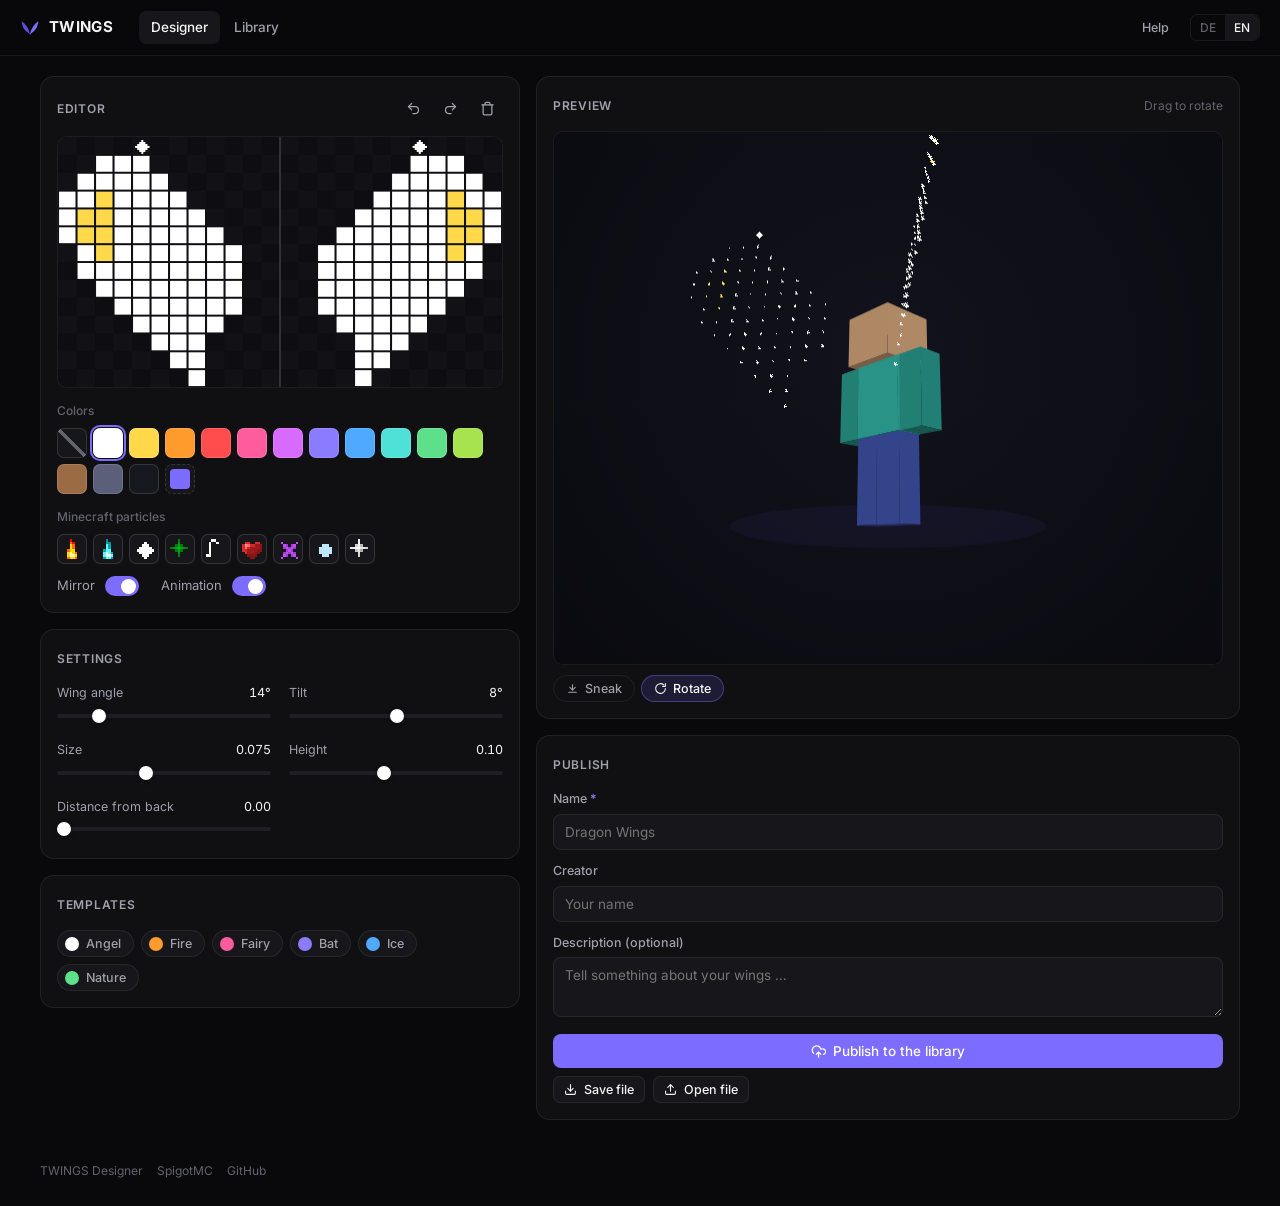
==== designer/index.html @ cc7a97f6 "Add the browser Wing Designer and community library designer/index.html — pixel editor with a live 3" ====
<!DOCTYPE html>
<html lang="de">
<head>
<meta charset="UTF-8">
<meta name="viewport" content="width=device-width, initial-scale=1.0">
<title>TWINGS Designer</title>
<meta name="description" content="Design custom Minecraft particle wings in your browser — with a live 3D preview.">
<link rel="preconnect" href="https://fonts.googleapis.com">
<link rel="preconnect" href="https://fonts.gstatic.com" crossorigin>
<link href="https://fonts.googleapis.com/css2?family=Inter:wght@400;500;600;700&display=swap" rel="stylesheet">
<link rel="stylesheet" href="assets/style.css">
</head>
<body>

<nav class="nav">
  <a class="brand" href="index.html">
    <svg width="20" height="20" viewBox="0 0 24 24" fill="none">
      <path d="M12 20C12 20 13 10 22 4C22 4 21.5 12.5 16 16.5C13.5 18.3 12 20 12 20Z" fill="#7c6cff"/>
      <path d="M12 20C12 20 11 10 2 4C2 4 2.5 12.5 8 16.5C10.5 18.3 12 20 12 20Z" fill="#5b4dd4"/>
    </svg>
    TWINGS
  </a>
  <div class="nav-tabs">
    <a class="nav-tab active" href="index.html" data-i18n="navDesigner">Designer</a>
    <a class="nav-tab" href="library.html" data-i18n="navLibrary">Bibliothek</a>
  </div>
  <div class="nav-right">
    <button class="btn btn-ghost btn-sm" id="helpBtn" data-i18n="help">Hilfe</button>
    <div class="lang-switch">
      <button class="lang-opt" data-lang="de">DE</button>
      <button class="lang-opt" data-lang="en">EN</button>
    </div>
  </div>
</nav>

<main class="page workspace">
  <!-- ============ left: editor ============ -->
  <div class="col">
    <section class="panel">
      <div class="panel-head">
        <h2 class="panel-title" data-i18n="editor">Editor</h2>
        <div class="panel-tools">
          <button class="btn btn-ghost btn-icon" id="undoBtn" title="Rückgängig (Cmd+Z)">
            <svg viewBox="0 0 24 24" fill="none" stroke="currentColor" stroke-width="2" stroke-linecap="round" stroke-linejoin="round"><path d="M9 14 4 9l5-5"/><path d="M4 9h10.5a5.5 5.5 0 0 1 0 11H11"/></svg>
          </button>
          <button class="btn btn-ghost btn-icon" id="redoBtn" title="Wiederholen">
            <svg viewBox="0 0 24 24" fill="none" stroke="currentColor" stroke-width="2" stroke-linecap="round" stroke-linejoin="round"><path d="m15 14 5-5-5-5"/><path d="M20 9H9.5a5.5 5.5 0 0 0 0 11H13"/></svg>
          </button>
          <button class="btn btn-ghost btn-icon" id="clearBtn" title="Alles löschen">
            <svg viewBox="0 0 24 24" fill="none" stroke="currentColor" stroke-width="2" stroke-linecap="round" stroke-linejoin="round"><path d="M3 6h18"/><path d="M19 6v14a2 2 0 0 1-2 2H7a2 2 0 0 1-2-2V6"/><path d="M8 6V4a2 2 0 0 1 2-2h4a2 2 0 0 1 2 2v2"/></svg>
          </button>
        </div>
      </div>

      <canvas id="grid"></canvas>

      <div class="section-label" data-i18n="colors">Farben</div>
      <div class="palette" id="colorPalette"></div>

      <div class="section-label" data-i18n="particles">Minecraft-Partikel</div>
      <div class="palette" id="specialPalette"></div>

      <div class="switch-group">
        <div class="switch-row">
          <span class="label" data-i18n="mirror">Spiegeln</span>
          <button class="switch" id="mirrorSwitch" role="switch" aria-checked="true"></button>
        </div>
        <div class="switch-row">
          <span class="label" data-i18n="anim">Animation</span>
          <button class="switch" id="animSwitch" role="switch" aria-checked="true"></button>
        </div>
      </div>
    </section>

    <section class="panel">
      <div class="panel-head"><h2 class="panel-title" data-i18n="settings">Einstellungen</h2></div>
      <div class="sliders">
        <div class="slider"><label><span data-i18n="sAngle">Flügel-Winkel</span><output id="degVal"></output></label>
          <input type="range" id="deg" min="0" max="80" step="1"></div>
        <div class="slider"><label><span data-i18n="sTilt">Neigung</span><output id="tiltVal"></output></label>
          <input type="range" id="tilt" min="-45" max="60" step="1"></div>
        <div class="slider"><label><span data-i18n="sSpacing">Größe</span><output id="spacingVal"></output></label>
          <input type="range" id="spacing" min="0.03" max="0.14" step="0.005"></div>
        <div class="slider"><label><span data-i18n="sUp">Höhe</span><output id="moveupVal"></output></label>
          <input type="range" id="moveup" min="-1" max="1.5" step="0.05"></div>
        <div class="slider"><label><span data-i18n="sBack">Abstand zum Rücken</span><output id="movebackVal"></output></label>
          <input type="range" id="moveback" min="0" max="1.5" step="0.05"></div>
      </div>
    </section>

    <section class="panel">
      <div class="panel-head"><h2 class="panel-title" data-i18n="templates">Vorlagen</h2></div>
      <div class="chips" id="templates"></div>
    </section>
  </div>

  <!-- ============ right: preview + publish ============ -->
  <div class="col">
    <section class="panel">
      <div class="panel-head">
        <h2 class="panel-title" data-i18n="preview">Vorschau</h2>
        <span style="font-size:12px;color:var(--text-3)" data-i18n="dragHint">Ziehen zum Drehen</span>
      </div>
      <canvas id="preview"></canvas>
      <div class="preview-controls">
        <button class="pill-toggle" id="sneakBtn">
          <svg viewBox="0 0 24 24" fill="none" stroke="currentColor" stroke-width="2" stroke-linecap="round" stroke-linejoin="round"><path d="M12 5v9"/><path d="m7 10 5 5 5-5"/><path d="M5 19h14"/></svg>
          <span data-i18n="sneak">Schleichen</span>
        </button>
        <button class="pill-toggle on" id="spinBtn">
          <svg viewBox="0 0 24 24" fill="none" stroke="currentColor" stroke-width="2" stroke-linecap="round" stroke-linejoin="round"><path d="M21 12a9 9 0 1 1-3-6.7"/><path d="M21 3v5h-5"/></svg>
          <span data-i18n="spin">Drehen</span>
        </button>
      </div>
    </section>

    <section class="panel">
      <div class="panel-head"><h2 class="panel-title" data-i18n="publish">Veröffentlichen</h2></div>
      <div class="field"><span><span data-i18n="nameLabel">Name</span> <span class="req">*</span></span>
        <input type="text" id="wingName" maxlength="40" data-i18n-ph="namePh" placeholder="Drachenflügel"></div>
      <div class="field"><span data-i18n="creatorLabel">Ersteller</span>
        <input type="text" id="creatorName" maxlength="30" data-i18n-ph="creatorPh" placeholder="Dein Name"></div>
      <div class="field"><span data-i18n="descLabel">Beschreibung (optional)</span>
        <textarea id="wingDesc" maxlength="300" rows="2" data-i18n-ph="descPh" placeholder="Erzähl etwas über deine Flügel …"></textarea></div>
      <div class="actions">
        <button class="btn btn-primary btn-block" id="publishBtn">
          <svg viewBox="0 0 24 24" fill="none" stroke="currentColor" stroke-width="2" stroke-linecap="round" stroke-linejoin="round"><path d="M12 13v8"/><path d="M8.5 16.5 12 13l3.5 3.5"/><path d="M20 16.7A4.5 4.5 0 0 0 17.5 8h-1.8A7 7 0 1 0 4 14.9"/></svg>
          <span data-i18n="publishBtn">In der Bibliothek veröffentlichen</span>
        </button>
      </div>
      <div class="actions" style="margin-top:8px">
        <button class="btn btn-sm" id="exportBtn">
          <svg viewBox="0 0 24 24" fill="none" stroke="currentColor" stroke-width="2" stroke-linecap="round" stroke-linejoin="round"><path d="M21 15v4a2 2 0 0 1-2 2H5a2 2 0 0 1-2-2v-4"/><path d="m7 10 5 5 5-5"/><path d="M12 15V3"/></svg>
          <span data-i18n="export">Datei speichern</span>
        </button>
        <button class="btn btn-sm" id="importBtn">
          <svg viewBox="0 0 24 24" fill="none" stroke="currentColor" stroke-width="2" stroke-linecap="round" stroke-linejoin="round"><path d="M21 15v4a2 2 0 0 1-2 2H5a2 2 0 0 1-2-2v-4"/><path d="m7 8 5-5 5 5"/><path d="M12 3v12"/></svg>
          <span data-i18n="import">Datei öffnen</span>
        </button>
        <input type="file" id="importFile" accept=".yml,.yaml,.png,.jpg,.jpeg,.gif" hidden>
      </div>
    </section>
  </div>
</main>

<footer class="footer">
  <span>TWINGS Designer</span>
  <a href="https://www.spigotmc.org/resources/82088/" target="_blank" rel="noopener">SpigotMC</a>
  <a href="https://github.com/JasonHolweg/TWINGS" target="_blank" rel="noopener">GitHub</a>
</footer>

<!-- ============ dialogs ============ -->
<dialog id="helpDialog">
  <h3 data-i18n="helpTitle">So funktioniert’s</h3>
  <ol>
    <li data-i18n="help1">Wähle eine Farbe oder einen Minecraft-Partikel und male dein Muster. Mit „Spiegeln“ bleiben beide Flügel symmetrisch.</li>
    <li data-i18n="help2">Rechts siehst du live, wie die Flügel im Spiel aussehen — ziehe, um dich zu drehen.</li>
    <li data-i18n="help3">Gib deinen Flügeln einen Namen und veröffentliche sie in der Bibliothek.</li>
    <li data-i18n="help4">Du bekommst einen Befehl wie /twings install ab12cd34. Gib ihn einem Server-Admin — fertig!</li>
  </ol>
  <div class="dialog-actions">
    <button class="btn btn-primary" onclick="this.closest('dialog').close()" data-i18n="ok">Verstanden</button>
  </div>
</dialog>

<dialog id="publishDialog">
  <h3 data-i18n="publishedTitle">Veröffentlicht!</h3>
  <p class="dialog-sub" data-i18n="publishedSub">Deine Flügel sind jetzt in der Bibliothek. Mit diesem Befehl installiert sie jeder Server-Admin:</p>
  <div class="command-box">
    <code id="cmdText">/twings install …</code>
    <button class="btn btn-sm" id="copyCmdBtn">
      <svg viewBox="0 0 24 24" fill="none" stroke="currentColor" stroke-width="2" stroke-linecap="round" stroke-linejoin="round"><rect x="9" y="9" width="13" height="13" rx="2"/><path d="M5 15H4a2 2 0 0 1-2-2V4a2 2 0 0 1 2-2h9a2 2 0 0 1 2 2v1"/></svg>
      <span data-i18n="copy">Kopieren</span>
    </button>
  </div>
  <div class="dialog-actions">
    <a class="btn" href="library.html" data-i18n="viewInLibrary">In der Bibliothek ansehen</a>
    <button class="btn btn-primary" onclick="this.closest('dialog').close()" data-i18n="close">Schließen</button>
  </div>
</dialog>

<script src="assets/textures.js"></script>
<script src="assets/app.js"></script>
<script>
"use strict";
/* =========================================================================
   TWINGS Designer — editor, live 3D preview (exact plugin render math),
   publish flow. Shared logic lives in assets/app.js.
   ========================================================================= */

setPageStrings({
  de: {
    editor: "Editor", colors: "Farben", particles: "Minecraft-Partikel",
    mirror: "Spiegeln", anim: "Animation", settings: "Einstellungen",
    sAngle: "Flügel-Winkel", sTilt: "Neigung", sSpacing: "Größe", sUp: "Höhe", sBack: "Abstand zum Rücken",
    templates: "Vorlagen", preview: "Vorschau", dragHint: "Ziehen zum Drehen",
    sneak: "Schleichen", spin: "Drehen",
    publish: "Veröffentlichen", nameLabel: "Name", creatorLabel: "Ersteller",
    descLabel: "Beschreibung (optional)",
    namePh: "Drachenflügel", creatorPh: "Dein Name", descPh: "Erzähl etwas über deine Flügel …",
    publishBtn: "In der Bibliothek veröffentlichen", publishing: "Wird veröffentlicht …",
    export: "Datei speichern", import: "Datei öffnen",
    helpTitle: "So funktioniert’s",
    help1: "Wähle eine Farbe oder einen Minecraft-Partikel und male dein Muster. Mit „Spiegeln“ bleiben beide Flügel symmetrisch.",
    help2: "Rechts siehst du live, wie die Flügel im Spiel aussehen — ziehe, um dich zu drehen.",
    help3: "Gib deinen Flügeln einen Namen und veröffentliche sie in der Bibliothek.",
    help4: "Du bekommst einen Befehl wie /twings install ab12cd34. Gib ihn einem Server-Admin — fertig!",
    ok: "Verstanden",
    publishedTitle: "Veröffentlicht!",
    publishedSub: "Deine Flügel sind jetzt in der Bibliothek. Mit diesem Befehl installiert sie jeder Server-Admin:",
    viewInLibrary: "In der Bibliothek ansehen",
    saved: "Datei gespeichert", loaded: "Geladen", cleared: "Alles gelöscht",
    needName: "Gib deinen Flügeln zuerst einen Namen.", needPixels: "Male zuerst ein paar Pixel.",
    badFile: "Diese Datei kann nicht gelesen werden.",
    publishFailed: "Veröffentlichen hat nicht geklappt.", rateLimited: "Zu viele Veröffentlichungen — probier es später wieder.",
    remixLoaded: "Flügel aus der Bibliothek geladen",
    mirrorOn: "Spiegeln an — beide Seiten bleiben gleich.", mirrorOff: "Spiegeln aus — du malst das ganze Bild.",
    tplAngel: "Engel", tplFire: "Feuer", tplFairy: "Fee", tplBat: "Fledermaus", tplIce: "Eis", tplNature: "Natur",
    eraser: "Radierer", customColor: "Eigene Farbe",
  },
  en: {
    editor: "Editor", colors: "Colors", particles: "Minecraft particles",
    mirror: "Mirror", anim: "Animation", settings: "Settings",
    sAngle: "Wing angle", sTilt: "Tilt", sSpacing: "Size", sUp: "Height", sBack: "Distance from back",
    templates: "Templates", preview: "Preview", dragHint: "Drag to rotate",
    sneak: "Sneak", spin: "Rotate",
    publish: "Publish", nameLabel: "Name", creatorLabel: "Creator",
    descLabel: "Description (optional)",
    namePh: "Dragon Wings", creatorPh: "Your name", descPh: "Tell something about your wings …",
    publishBtn: "Publish to the library", publishing: "Publishing …",
    export: "Save file", import: "Open file",
    helpTitle: "How it works",
    help1: "Pick a color or a Minecraft particle and paint your pattern. “Mirror” keeps both wings symmetric.",
    help2: "The right side shows live how your wings look in-game — drag to rotate.",
    help3: "Give your wings a name and publish them to the library.",
    help4: "You get a command like /twings install ab12cd34. Give it to a server admin — done!",
    ok: "Got it",
    publishedTitle: "Published!",
    publishedSub: "Your wings are now in the library. Any server admin can install them with this command:",
    viewInLibrary: "View in library",
    saved: "File saved", loaded: "Loaded", cleared: "Cleared",
    needName: "Give your wings a name first.", needPixels: "Paint a few pixels first.",
    badFile: "Cannot read that file.",
    publishFailed: "Publishing failed.", rateLimited: "Too many publishes — try again later.",
    remixLoaded: "Wing loaded from the library",
    mirrorOn: "Mirror on — both sides stay identical.", mirrorOff: "Mirror off — you paint the whole picture.",
    tplAngel: "Angel", tplFire: "Fire", tplFairy: "Fairy", tplBat: "Bat", tplIce: "Ice", tplNature: "Nature",
    eraser: "Eraser", customColor: "Custom color",
  },
});

const BASE_COLORS = ["#ffffff", "#ffd94a", "#ff9a2c", "#ff4d4d", "#ff5c9d", "#d86bff",
                     "#8b7bff", "#4fa9ff", "#4fe0d8", "#5ee08a", "#a6e34e", "#9b6b43", "#5c5f79", "#16181f"];

/* ---------------- state ---------------- */
const DEFAULT_W = 12, DEFAULT_H = 14;
let state = {
  w: DEFAULT_W, h: DEFAULT_H,
  cells: new Array(DEFAULT_W * DEFAULT_H).fill(null),
  mirror: true, animated: true,
  deg: 10, tilt: 10, spacing: 0.07, moveup: 0, moveback: 0,
  sneakAdd: 0, rotation: 0, geometryCols: null,
  name: "", creator: "",
};
let brush = { t: "c", hex: "#ffffff" };
let undoStack = [], redoStack = [];
let sneaking = false, autoSpin = true;

function cellAt(c, r) { return state.cells[r * state.w + c] ?? null; }
function setCell(c, r, v) { if (c >= 0 && c < state.w && r >= 0 && r < state.h) state.cells[r * state.w + c] = v; }
// Snapshot the full editable state (not just cells) so undo restores the mirror
// flag and settings that width-changing operations like the mirror toggle mutate.
const SNAPSHOT_KEYS = ["w", "h", "mirror", "animated", "deg", "tilt", "spacing", "moveup", "moveback", "sneakAdd", "rotation", "geometryCols"];
function snapshot() {
  const s = { cells: state.cells };
  for (const k of SNAPSHOT_KEYS) s[k] = state[k];
  return JSON.stringify(s);
}
function pushUndo() {
  undoStack.push(snapshot());
  if (undoStack.length > 60) undoStack.shift();
  redoStack.length = 0;
  state.geometryCols = null;
}
function restore(snap) {
  const s = JSON.parse(snap);
  state.cells = s.cells;
  for (const k of SNAPSHOT_KEYS) if (k in s) state[k] = s[k];
  syncControls(); drawGrid(); persist();
}
function persist() { store.set("twings.design", JSON.stringify(state)); }
function loadPersisted() {
  try {
    const s = JSON.parse(store.get("twings.design"));
    if (s && Array.isArray(s.cells) && s.w > 0) state = Object.assign(state, s);
  } catch (e) {}
}

/* ---------------- grid editor ---------------- */
const grid = document.getElementById("grid");
const gtx = grid.getContext("2d");

function displayCols() { return state.mirror ? state.w * 2 : state.w; }
function storedCol(dc) {
  if (!state.mirror) return dc;
  return dc < state.w ? dc : (state.w - 1) - (dc - state.w);
}
function drawGrid() {
  const cols = displayCols(), rows = state.h;
  const wCss = grid.clientWidth || 440;
  const cell = Math.floor(wCss / cols);
  const W = cell * cols, H = cell * rows;
  const dpr = window.devicePixelRatio || 1;
  grid.width = W * dpr; grid.height = H * dpr;
  grid.style.height = H + "px";
  gtx.setTransform(dpr, 0, 0, dpr, 0, 0);
  gtx.imageSmoothingEnabled = false;
  gtx.clearRect(0, 0, W, H);
  for (let r = 0; r < rows; r++) {
    for (let dc = 0; dc < cols; dc++) {
      const v = cellAt(storedCol(dc), r);
      const x = dc * cell, y = r * cell;
      gtx.fillStyle = ((r + dc) % 2 === 0) ? "#121216" : "#0e0e12";
      gtx.fillRect(x, y, cell, cell);
      if (v) {
        if (v.t === "c") {
          gtx.fillStyle = v.hex;
          gtx.fillRect(x + 1, y + 1, cell - 2, cell - 2);
        } else {
          const sp = Textures.forCell(v);
          if (sp) gtx.drawImage(sp, x + 1, y + 1, cell - 2, cell - 2);
        }
      }
    }
  }
  if (state.mirror) {
    gtx.fillStyle = "rgba(255,255,255,.14)";
    gtx.fillRect(state.w * cell - 1, 0, 2, H);
  }
}

let painting = false, paintedThisStroke = false;
function gridPos(ev) {
  const rect = grid.getBoundingClientRect();
  const cols = displayCols();
  return {
    dc: Math.floor((ev.clientX - rect.left) / (rect.width / cols)),
    r: Math.floor((ev.clientY - rect.top) / (rect.height / state.h)),
  };
}
function paint(ev) {
  const { dc, r } = gridPos(ev);
  if (dc < 0 || dc >= displayCols() || r < 0 || r >= state.h) return;
  const sc = storedCol(dc);
  const v = brush ? { ...brush } : null;
  if (JSON.stringify(cellAt(sc, r)) === JSON.stringify(v)) return;
  if (!paintedThisStroke) { pushUndo(); paintedThisStroke = true; }
  setCell(sc, r, v);
  drawGrid(); persist();
}
grid.addEventListener("pointerdown", ev => { painting = true; paintedThisStroke = false; grid.setPointerCapture(ev.pointerId); paint(ev); });
grid.addEventListener("pointermove", ev => { if (painting) paint(ev); });
window.addEventListener("pointerup", () => { painting = false; });

/* ---------------- palettes ---------------- */
function selectSwatch(el) {
  document.querySelectorAll(".swatch, .swatch-custom").forEach(s => s.classList.remove("sel"));
  el.classList.add("sel");
}
function buildPalettes() {
  const cp = document.getElementById("colorPalette");
  cp.innerHTML = "";
  const eraser = document.createElement("button");
  eraser.className = "swatch swatch-eraser";
  eraser.title = t("eraser");
  eraser.onclick = () => { brush = null; selectSwatch(eraser); };
  cp.appendChild(eraser);
  BASE_COLORS.forEach(hex => {
    const d = document.createElement("button");
    d.className = "swatch";
    d.style.background = hex;
    d.onclick = () => { brush = { t: "c", hex }; selectSwatch(d); };
    cp.appendChild(d);
  });
  const custom = document.createElement("input");
  custom.type = "color"; custom.className = "swatch-custom"; custom.value = "#7c6cff";
  custom.title = t("customColor");
  custom.oninput = () => { brush = { t: "c", hex: custom.value }; selectSwatch(custom); };
  custom.onclick = () => { brush = { t: "c", hex: custom.value }; selectSwatch(custom); };
  cp.appendChild(custom);

  const sp = document.getElementById("specialPalette");
  sp.innerHTML = "";
  Object.entries(SPECIALS).forEach(([key, def]) => {
    const d = document.createElement("button");
    d.className = "swatch";
    d.title = def.p;
    const sprite = Textures.sprite(def.tex, def.tint);
    if (sprite) {
      const icon = document.createElement("canvas");
      icon.width = 22; icon.height = 22;
      const ix = icon.getContext("2d");
      ix.imageSmoothingEnabled = false;
      ix.drawImage(sprite, 1, 1, 20, 20);
      d.appendChild(icon);
    }
    d.onclick = () => { brush = { t: "s", key }; selectSwatch(d); };
    sp.appendChild(d);
  });
  const first = cp.children[1];
  if (first) first.classList.add("sel");
}

/* =========================================================================
   3D preview — exact port of the plugin's WingRenderer (see WingRenderer.java
   for the documented legacy quirks: /60 pseudo-radians, doubled offsets,
   phantom pattern column). Player yaw is fixed at 0; the camera orbits.
   ========================================================================= */
const pv = document.getElementById("preview");
const ptx = pv.getContext("2d");
let cam = { yaw: 0.5, pitch: 0.28, dist: 4.6 };
let flap = { v: 0, plus: true };
let rot = { counter: 0, step: Math.floor(Math.random() * 20) };
const COS45 = 0.7071067811865476;
const ROTATION_SPEED = 0.2;

function stepAnimationTick() {
  if (state.mirror) {
    if (flap.v <= 30 && flap.plus) flap.v += 2; else flap.plus = false;
    if (flap.v > 0 && !flap.plus) flap.v -= 2; else flap.plus = true;
  } else {
    rot.counter++;
    if (rot.step >= 300) { rot.step = 0; rot.counter = 0; }
    if (rot.counter % 5 === 0) rot.step++;
  }
}

function computeParticles() {
  const out = [];
  const len = state.geometryCols || (state.w + 1);
  let space = state.spacing;
  let baseDY = 1.4 + state.moveup;
  if (sneaking) { baseDY -= 0.3; space -= 0.01; }
  const flap2 = (state.animated && state.mirror) ? 2 * flap.v : 0;
  const totalAdd = state.deg + (state.sneakAdd || 0) + flap2;
  const oz = -COS45 * state.moveback;
  let rotAngle = null;
  if (state.animated && !state.mirror) rotAngle = rot.step / (ROTATION_SPEED * 90);
  const tiltRad = state.tilt * Math.PI / 180;
  const ct = Math.cos(tiltRad), st = Math.sin(tiltRad);
  const halves = state.mirror ? [false, true] : [false];
  for (const left of halves) {
    const angle = rotAngle !== null ? rotAngle : -((180 + (left ? -1 : 1) * totalAdd) / 60) + 2.985 + (state.rotation || 0);
    const ca = Math.cos(angle), sa = Math.sin(angle);
    let defXrel;
    if (left) defXrel = space * len;
    else defXrel = state.mirror ? -space * len + space : -space * len / 2 + space;
    // both mirror halves share the same back-offset (-0.25), matching the
    // plugin; using +0.25 for one half pushes it in front of the body
    const sideScale = state.mirror ? -0.25 : -0.5;
    const v2z = sideScale; // yaw 0: side vector = (cos90, 0, sin90) = (0,0,1)
    for (let r = 0; r < state.h; r++) {
      for (let c = 0; c < state.w; c++) {
        const cell = cellAt(c, r);
        if (!cell) continue;
        const dx = left ? defXrel - c * space : defXrel + c * space;
        const dy = baseDY - r * space;
        const ry = dy * ct, rz = dy * st;
        const x2 = dx * ca + rz * sa;
        const z2 = -dx * sa + rz * ca;
        out.push({ x: 2 * x2, y: 2 * ry, z: oz + 2 * z2 + v2z, cell });
      }
    }
  }
  return out;
}

function project(p, W, H) {
  const cy = Math.cos(cam.yaw), sy = Math.sin(cam.yaw);
  const cp = Math.cos(cam.pitch), sp = Math.sin(cam.pitch);
  const ty = p.y - 1.1;
  let x = cy * p.x + sy * p.z;
  let z = -sy * p.x + cy * p.z;
  let y = cp * ty - sp * z;
  z = sp * ty + cp * z;
  z += cam.dist;
  if (z < 0.1) return null;
  const f = (H * 0.98) / z;
  return { sx: W / 2 + x * f, sy: H / 2 - y * f, z, f };
}

const PLAYER_BOXES = [
  { c: [0, 1.62, 0],    s: [0.50, 0.46, 0.50], col: "#c79b73" },
  { c: [0, 1.08, 0],    s: [0.50, 0.66, 0.26], col: "#2ea89a" },
  { c: [-0.38, 1.08, 0], s: [0.24, 0.66, 0.24], col: "#279185" },
  { c: [0.38, 1.08, 0],  s: [0.24, 0.66, 0.24], col: "#279185" },
  { c: [-0.13, 0.38, 0], s: [0.24, 0.74, 0.24], col: "#3c4e9e" },
  { c: [0.13, 0.38, 0],  s: [0.24, 0.74, 0.24], col: "#3c4e9e" },
];
function boxFaces(box) {
  const [cx, cy, cz] = box.c, [w, h, d] = box.s;
  const x0 = cx - w / 2, x1 = cx + w / 2, y0 = cy - h / 2, y1 = cy + h / 2, z0 = cz - d / 2, z1 = cz + d / 2;
  const v = [[x0, y0, z0], [x1, y0, z0], [x1, y1, z0], [x0, y1, z0], [x0, y0, z1], [x1, y0, z1], [x1, y1, z1], [x0, y1, z1]];
  return [
    { i: [0, 1, 2, 3], n: [0, 0, -1] }, { i: [5, 4, 7, 6], n: [0, 0, 1] },
    { i: [4, 0, 3, 7], n: [-1, 0, 0] }, { i: [1, 5, 6, 2], n: [1, 0, 0] },
    { i: [3, 2, 6, 7], n: [0, 1, 0] }, { i: [4, 5, 1, 0], n: [0, -1, 0] },
  ].map(f => ({ verts: f.i.map(ix => ({ x: v[ix][0], y: v[ix][1], z: v[ix][2] })), n: f.n, col: box.col }));
}
function shadeColor(hex, f) {
  const n = parseInt(hex.slice(1), 16);
  return `rgb(${Math.min(255, ((n >> 16) & 255) * f) | 0},${Math.min(255, ((n >> 8) & 255) * f) | 0},${Math.min(255, (n & 255) * f) | 0})`;
}

let frameTick = 0;
function renderPreview() {
  const wCss = pv.clientWidth || 460;
  const hCss = Math.round(wCss * 0.8);
  const dpr = window.devicePixelRatio || 1;
  if (pv.width !== wCss * dpr) { pv.width = wCss * dpr; pv.height = hCss * dpr; pv.style.height = hCss + "px"; }
  ptx.setTransform(dpr, 0, 0, dpr, 0, 0);
  const W = wCss, H = hCss;

  const g = ptx.createRadialGradient(W / 2, H * 0.42, 40, W / 2, H * 0.42, H);
  g.addColorStop(0, "#12121c");
  g.addColorStop(1, "#08080d");
  ptx.fillStyle = g; ptx.fillRect(0, 0, W, H);

  const gp = project({ x: 0, y: 0, z: 0 }, W, H);
  if (gp) {
    ptx.fillStyle = "rgba(124,108,255,.06)";
    ptx.beginPath();
    ptx.ellipse(gp.sx, gp.sy, 1.3 * gp.f, 0.42 * gp.f * Math.max(0.25, Math.sin(cam.pitch) + 0.15), 0, 0, 7);
    ptx.fill();
  }

  const drawables = [];
  for (const box of PLAYER_BOXES) {
    for (const face of boxFaces(box)) {
      const pts = face.verts.map(v => project(v, W, H));
      if (pts.some(p => !p)) continue;
      drawables.push({ z: pts.reduce((a, p) => a + p.z, 0) / 4, kind: "face", pts, face });
    }
  }
  for (const p of computeParticles()) {
    const pr = project(p, W, H);
    if (pr) drawables.push({ z: pr.z, kind: "sprite", pr, p });
  }
  drawables.sort((a, b) => b.z - a.z);

  ptx.imageSmoothingEnabled = false;
  for (const d of drawables) {
    if (d.kind === "face") {
      const cy = Math.cos(cam.yaw), sy = Math.sin(cam.yaw);
      const nz = -sy * d.face.n[0] + cy * d.face.n[2];
      if (nz > 0.02) continue;
      const shade = 0.6 + 0.4 * Math.max(0, -nz * 0.7 + d.face.n[1] * 0.4 + 0.2);
      ptx.fillStyle = shadeColor(d.face.col, shade);
      ptx.beginPath();
      ptx.moveTo(d.pts[0].sx, d.pts[0].sy);
      for (let i = 1; i < 4; i++) ptx.lineTo(d.pts[i].sx, d.pts[i].sy);
      ptx.closePath(); ptx.fill();
    } else {
      const sprite = Textures.forCell(d.p.cell);
      if (!sprite) continue;
      const tw = 0.8 + 0.2 * Math.sin(frameTick * 0.3 + d.p.x * 13.7 + d.p.y * 7.1);
      const size = Math.max(3, d.pr.f * 0.055) * tw * (d.p.cell.t === "s" ? 1.35 : 1);
      ptx.globalCompositeOperation = "lighter";
      ptx.drawImage(sprite, d.pr.sx - size / 2, d.pr.sy - size / 2, size, size);
      ptx.globalCompositeOperation = "source-over";
    }
  }
}

let dragging = false, lastX = 0, lastY = 0;
pv.addEventListener("pointerdown", ev => { dragging = true; lastX = ev.clientX; lastY = ev.clientY; pv.classList.add("dragging"); pv.setPointerCapture(ev.pointerId); });
pv.addEventListener("pointermove", ev => {
  if (!dragging) return;
  cam.yaw += (ev.clientX - lastX) * 0.008;
  cam.pitch = Math.max(-0.1, Math.min(1.1, cam.pitch + (ev.clientY - lastY) * 0.006));
  lastX = ev.clientX; lastY = ev.clientY;
});
window.addEventListener("pointerup", () => { dragging = false; pv.classList.remove("dragging"); });
pv.addEventListener("wheel", ev => { ev.preventDefault(); cam.dist = Math.max(2.6, Math.min(8, cam.dist + ev.deltaY * 0.003)); }, { passive: false });

let lastAnim = 0;
function loop(ts) {
  if (ts - lastAnim >= 50) { stepAnimationTick(); lastAnim = ts; }
  if (autoSpin && !dragging) cam.yaw += 0.004;
  frameTick++;
  renderPreview();
  requestAnimationFrame(loop);
}

/* ---------------- import / export / templates ---------------- */
function sanitizeFileName(name) {
  return (name || "wings").toLowerCase()
    .replace(/[ä]/g, "ae").replace(/[ö]/g, "oe").replace(/[ü]/g, "ue").replace(/ß/g, "ss")
    .replace(/\s+/g, "_").replace(/[^a-z0-9_-]/g, "").slice(0, 32) || "wings";
}
function applyGridData(data) {
  pushUndo();
  state.w = data.w; state.h = data.h; state.cells = data.cells;
  state.geometryCols = data.geometryCols ?? null;
  if (data.meta) {
    state.mirror = data.meta.mirror;
    state.animated = data.meta.animated;
    state.deg = data.meta.deg; state.tilt = data.meta.tilt;
    state.sneakAdd = data.meta.sneakAdd || 0; state.rotation = data.meta.rotation || 0;
    state.spacing = data.meta.spacing; state.moveup = data.meta.moveup; state.moveback = data.meta.moveback;
    if (data.meta.name) state.name = data.meta.name;
    if (data.meta.creator) state.creator = data.meta.creator;
  }
  syncControls(); drawGrid(); persist();
}
function importWingYamlText(text) {
  const data = gridFromParsed(parseWingYaml(text));
  if (!data) return false;
  applyGridData(data);
  return true;
}
function importImage(file) {
  const img = new Image();
  img.onload = () => {
    const MAX = 28;
    const scale = Math.min(1, MAX / img.width, MAX / img.height);
    const w = Math.max(1, Math.round(img.width * scale)), h = Math.max(1, Math.round(img.height * scale));
    const oc = document.createElement("canvas"); oc.width = w; oc.height = h;
    const octx = oc.getContext("2d");
    octx.drawImage(img, 0, 0, w, h);
    const data = octx.getImageData(0, 0, w, h).data;
    pushUndo();
    state.w = w; state.h = h; state.mirror = false; state.animated = false;
    state.cells = new Array(w * h).fill(null);
    for (let r = 0; r < h; r++) for (let c = 0; c < w; c++) {
      const i = (r * w + c) * 4;
      if (data[i + 3] > 120) {
        setCell(c, r, { t: "c", hex: "#" + [data[i], data[i + 1], data[i + 2]].map(n => n.toString(16).padStart(2, "0")).join("") });
      }
    }
    syncControls(); drawGrid(); persist(); toast(t("loaded"));
  };
  img.src = URL.createObjectURL(file);
}

const TEMPLATES = [
  { key: "tplAngel", dot: "#ffffff", mirror: true, deg: 14, tilt: 8, spacing: 0.075, moveup: 0.1, animated: true,
    map: { w: { t: "c", hex: "#ffffff" }, g: { t: "c", hex: "#ffd94a" }, s: { t: "s", key: "ER" } },
    rows: ["....s.......", "..www.......", ".wwwww......", "wwgwwww.....", "wggwwwww....", "wggwwwwww...",
           ".wgwwwwwww..", ".wwwwwwwww..", "..wwwwwwww..", "...wwwwwww..", "....wwwww...", ".....www....",
           "......ww....", ".......w...."] },
  { key: "tplFire", dot: "#ff9a2c", mirror: true, deg: 12, tilt: 12, spacing: 0.075, moveup: 0, animated: true,
    map: { f: { t: "s", key: "FL" }, r: { t: "c", hex: "#ff4d4d" }, o: { t: "c", hex: "#ff9a2c" }, y: { t: "c", hex: "#ffd94a" } },
    rows: ["f...........", ".f..f.......", "roroyf......", "rooroo......", ".rooroor....", ".rroorooo...",
           "..rrooroor..", "..rrrooroo..", "...rrooroo..", "....rroor...", ".....rror...", "......rr....",
           ".......r...."] },
  { key: "tplFairy", dot: "#ff5c9d", mirror: true, deg: 20, tilt: 6, spacing: 0.065, moveup: 0.15, animated: true,
    map: { p: { t: "c", hex: "#ff5c9d" }, l: { t: "c", hex: "#d86bff" }, w: { t: "c", hex: "#ffffff" }, s: { t: "s", key: "EN" } },
    rows: ["....s.......", "..ppp.......", ".plllp......", "pllwllp.....", "pllwwllp....", ".pllwllp....",
           "..plllpp....", "...ppp.s....", "..ppp.......", ".pllp.......", "pllp........", ".pp........."] },
  { key: "tplBat", dot: "#8b7bff", mirror: true, deg: 8, tilt: 16, spacing: 0.08, moveup: -0.05, animated: true,
    map: { d: { t: "c", hex: "#2b2438" }, v: { t: "c", hex: "#5c4a8c" }, m: { t: "c", hex: "#8b7bff" } },
    rows: ["d...........", "dd..........", "dvd.....d...", "dvvd...dd...", "dvvvd.dvd...", "dvmvvdvvd...",
           "dvmmvvvd....", ".dvmmvvd....", ".dvmvvd.....", "..dvvd......", "..dvd.......", "...d........"] },
  { key: "tplIce", dot: "#4fa9ff", mirror: true, deg: 16, tilt: 10, spacing: 0.07, moveup: 0.05, animated: true,
    map: { b: { t: "c", hex: "#4fa9ff" }, h: { t: "c", hex: "#bfe6ff" }, w: { t: "c", hex: "#ffffff" }, s: { t: "s", key: "SN" } },
    rows: ["s...........", ".bb.........", "bhhb........", "bhwhb.......", "bhwwhb......", ".bhwwhb.....",
           ".bhwwwhb....", "..bhwwhb....", "..bhwhb.....", "...bhb..s...", "...bb.......", "....b......."] },
  { key: "tplNature", dot: "#5ee08a", mirror: true, deg: 12, tilt: 8, spacing: 0.075, moveup: 0, animated: true,
    map: { g: { t: "c", hex: "#5ee08a" }, d: { t: "c", hex: "#2e9e58" }, y: { t: "c", hex: "#a6e34e" }, h: { t: "s", key: "HV" } },
    rows: ["h...........", ".gg.........", "gyyg........", "gydyg.......", "gydydg......", ".gydydg.....",
           ".gyddydg....", "..gyddyg....", "..gydyg.....", "...gyg...h..", "...gg.......", "....g......."] },
];
function loadTemplate(tpl) {
  pushUndo();
  const h = tpl.rows.length, w = Math.max(...tpl.rows.map(r => r.length));
  state.w = w; state.h = h;
  state.cells = new Array(w * h).fill(null);
  tpl.rows.forEach((row, r) => {
    [...row].forEach((ch, c) => { if (tpl.map[ch]) setCell(c, r, { ...tpl.map[ch] }); });
  });
  state.mirror = tpl.mirror; state.animated = tpl.animated;
  state.deg = tpl.deg; state.tilt = tpl.tilt; state.spacing = tpl.spacing;
  state.moveup = tpl.moveup; state.moveback = 0;
  state.sneakAdd = 0; state.rotation = 0;
  syncControls(); drawGrid(); persist();
}
function buildTemplates() {
  const box = document.getElementById("templates");
  box.innerHTML = "";
  TEMPLATES.forEach(tpl => {
    const b = document.createElement("button");
    b.className = "chip";
    const dot = document.createElement("span");
    dot.className = "dot"; dot.style.background = tpl.dot;
    const label = document.createElement("span");
    label.textContent = t(tpl.key);
    b.append(dot, label);
    b.onclick = () => loadTemplate(tpl);
    box.appendChild(b);
  });
}

/* ---------------- publish ---------------- */
async function publish() {
  state.name = document.getElementById("wingName").value.trim();
  state.creator = document.getElementById("creatorName").value.trim();
  const description = document.getElementById("wingDesc").value.trim();
  if (state.name.length < 2) { toast(t("needName"), "err"); document.getElementById("wingName").focus(); return; }
  if (!state.cells.some(Boolean)) { toast(t("needPixels"), "err"); return; }
  const btn = document.getElementById("publishBtn");
  btn.disabled = true;
  btn.querySelector("span").textContent = t("publishing");
  try {
    const res = await api.publish({
      name: state.name,
      creator: state.creator || "Anonym",
      description,
      yaml: yamlFromState(state),
    });
    if (res && res.ok) {
      document.getElementById("cmdText").textContent = installCommand(res.id);
      document.getElementById("publishDialog").showModal();
    } else if (res && res.error === "rate_limited") {
      toast(t("rateLimited"), "err");
    } else {
      toast(t("publishFailed"), "err");
    }
  } catch (e) {
    toast(t("publishFailed"), "err");
  } finally {
    btn.disabled = false;
    btn.querySelector("span").textContent = t("publishBtn");
  }
}

/* ---------------- controls ---------------- */
function syncControls() {
  for (const [id, key, fmt] of [["deg", "deg", v => v + "°"], ["tilt", "tilt", v => v + "°"],
      ["spacing", "spacing", v => v.toFixed(3)], ["moveup", "moveup", v => v.toFixed(2)], ["moveback", "moveback", v => v.toFixed(2)]]) {
    document.getElementById(id).value = state[key];
    document.getElementById(id + "Val").textContent = fmt(state[key]);
  }
  document.getElementById("mirrorSwitch").setAttribute("aria-checked", state.mirror);
  document.getElementById("animSwitch").setAttribute("aria-checked", state.animated);
  document.getElementById("wingName").value = state.name;
  document.getElementById("creatorName").value = state.creator;
}

function wire() {
  for (const [id, key] of [["deg", "deg"], ["tilt", "tilt"], ["spacing", "spacing"], ["moveup", "moveup"], ["moveback", "moveback"]]) {
    document.getElementById(id).addEventListener("input", ev => {
      state[key] = parseFloat(ev.target.value);
      syncControls(); persist();
    });
  }
  document.getElementById("mirrorSwitch").onclick = () => {
    pushUndo();
    state.mirror = !state.mirror;
    toast(state.mirror ? t("mirrorOn") : t("mirrorOff"));
    if (!state.mirror) {
      const w2 = state.w * 2, cells = new Array(w2 * state.h).fill(null);
      for (let r = 0; r < state.h; r++) for (let dc = 0; dc < w2; dc++) {
        const sc = dc < state.w ? dc : (state.w - 1) - (dc - state.w);
        cells[r * w2 + dc] = cellAt(sc, r) ? { ...cellAt(sc, r) } : null;
      }
      state.w = w2; state.cells = cells;
    } else {
      const w2 = Math.max(1, Math.floor(state.w / 2));
      const cells = new Array(w2 * state.h).fill(null);
      for (let r = 0; r < state.h; r++) for (let c = 0; c < w2; c++) {
        cells[r * w2 + c] = cellAt(c, r) ? { ...cellAt(c, r) } : null;
      }
      state.w = w2; state.cells = cells;
    }
    syncControls(); drawGrid(); persist();
  };
  document.getElementById("animSwitch").onclick = () => {
    state.animated = !state.animated; syncControls(); persist();
  };
  document.getElementById("undoBtn").onclick = () => {
    if (!undoStack.length) return;
    redoStack.push(snapshot());
    restore(undoStack.pop());
  };
  document.getElementById("redoBtn").onclick = () => {
    if (!redoStack.length) return;
    undoStack.push(snapshot());
    restore(redoStack.pop());
  };
  window.addEventListener("keydown", ev => {
    if ((ev.metaKey || ev.ctrlKey) && ev.key === "z") {
      ev.preventDefault();
      (ev.shiftKey ? document.getElementById("redoBtn") : document.getElementById("undoBtn")).click();
    }
  });
  document.getElementById("clearBtn").onclick = () => {
    pushUndo();
    state.cells = new Array(state.w * state.h).fill(null);
    drawGrid(); persist(); toast(t("cleared"));
  };
  document.getElementById("sneakBtn").onclick = ev => {
    sneaking = !sneaking; ev.currentTarget.classList.toggle("on", sneaking);
  };
  document.getElementById("spinBtn").onclick = ev => {
    autoSpin = !autoSpin; ev.currentTarget.classList.toggle("on", autoSpin);
  };
  document.getElementById("wingName").addEventListener("input", ev => { state.name = ev.target.value; persist(); });
  document.getElementById("creatorName").addEventListener("input", ev => { state.creator = ev.target.value; persist(); });
  document.getElementById("publishBtn").onclick = publish;
  document.getElementById("exportBtn").onclick = () => {
    state.name = document.getElementById("wingName").value.trim();
    if (state.name.length < 2) { toast(t("needName"), "err"); document.getElementById("wingName").focus(); return; }
    const blob = new Blob([yamlFromState(state)], { type: "text/yaml" });
    const a = document.createElement("a");
    a.href = URL.createObjectURL(blob);
    a.download = sanitizeFileName(state.name) + ".yml";
    a.click();
    URL.revokeObjectURL(a.href);
    toast(t("saved"));
  };
  document.getElementById("importBtn").onclick = () => document.getElementById("importFile").click();
  document.getElementById("importFile").addEventListener("change", ev => {
    const file = ev.target.files[0];
    if (!file) return;
    ev.target.value = "";
    if (/\.(png|jpe?g|gif)$/i.test(file.name)) { importImage(file); return; }
    file.text().then(txt => {
      if (importWingYamlText(txt)) toast(t("loaded")); else toast(t("badFile"), "err");
    });
  });
  document.getElementById("copyCmdBtn").onclick = async ev => {
    const span = ev.currentTarget.querySelector("span"); // capture before await; currentTarget is null after
    const ok = await copyText(document.getElementById("cmdText").textContent);
    if (ok) {
      span.textContent = t("copied");
      setTimeout(() => { span.textContent = t("copy"); }, 1600);
    }
  };
  document.getElementById("helpBtn").onclick = () => document.getElementById("helpDialog").showModal();
  window.addEventListener("resize", drawGrid);
  document.addEventListener("langchange", () => { buildTemplates(); syncControls(); });
}

/* ---------------- boot ---------------- */
Textures.load().then(async () => {
  loadPersisted();
  initNav();
  applyLang();
  buildPalettes();
  buildTemplates();
  wire();
  syncControls();

  const remixId = new URLSearchParams(location.search).get("wing");
  if (remixId && /^[a-z0-9]{4,20}$/.test(remixId)) {
    const yaml = await api.getYaml(remixId);
    if (yaml && importWingYamlText(yaml)) toast(t("remixLoaded"));
  }
  if (state.cells.every(c => !c)) loadTemplate(TEMPLATES[0]);
  drawGrid();
  requestAnimationFrame(loop);
});
</script>
</body>
</html>
---- designer/assets/style.css ----
/* =========================================================================
   TWINGS design system — dark, quiet, precise.
   ========================================================================= */
:root {
  --bg: #09090b;
  --surface: #101013;
  --surface-2: #17171b;
  --surface-3: #1e1e24;
  --border: rgba(255, 255, 255, 0.07);
  --border-strong: rgba(255, 255, 255, 0.13);
  --text: #f4f4f5;
  --text-2: #a0a0ab;
  --text-3: #63636d;
  --accent: #7c6cff;
  --accent-hover: #8f81ff;
  --accent-soft: rgba(124, 108, 255, 0.14);
  --green: #34d399;
  --red: #f87171;
  --radius: 10px;
  --radius-lg: 14px;
  --font: "Inter", -apple-system, "Segoe UI", system-ui, sans-serif;
  --mono: "SF Mono", "Cascadia Code", ui-monospace, Menlo, monospace;
}
* { box-sizing: border-box; -webkit-tap-highlight-color: transparent; }
[hidden] { display: none !important; }
html, body { margin: 0; padding: 0; }
body {
  background: var(--bg);
  color: var(--text);
  font-family: var(--font);
  font-size: 14px;
  line-height: 1.5;
  -webkit-font-smoothing: antialiased;
  min-height: 100vh;
}
::selection { background: var(--accent-soft); }
a { color: var(--accent-hover); text-decoration: none; }
a:hover { text-decoration: underline; }

/* ---------------- top nav ---------------- */
.nav {
  height: 56px;
  display: flex; align-items: center; gap: 8px;
  padding: 0 20px;
  border-bottom: 1px solid var(--border);
  background: rgba(9, 9, 11, 0.85);
  backdrop-filter: blur(12px);
  position: sticky; top: 0; z-index: 20;
}
.brand {
  display: flex; align-items: center; gap: 9px;
  font-weight: 700; font-size: 15px; letter-spacing: 0.02em;
  color: var(--text); margin-right: 18px; text-decoration: none;
}
.brand:hover { text-decoration: none; }
.brand svg { display: block; }
.nav-tabs { display: flex; gap: 2px; }
.nav-tab {
  padding: 6px 12px; border-radius: 7px;
  color: var(--text-2); font-size: 13.5px; font-weight: 500;
  text-decoration: none; transition: color .12s, background .12s;
}
.nav-tab:hover { color: var(--text); text-decoration: none; }
.nav-tab.active { color: var(--text); background: var(--surface-2); }
.nav-right { margin-left: auto; display: flex; align-items: center; gap: 10px; }
.lang-switch {
  display: flex; border: 1px solid var(--border); border-radius: 7px; overflow: hidden;
}
.lang-opt {
  background: none; border: none; color: var(--text-3);
  font: 500 12px var(--font); padding: 5px 9px; cursor: pointer;
}
.lang-opt.active { color: var(--text); background: var(--surface-2); }

/* ---------------- layout ---------------- */
.page { max-width: 1240px; margin: 0 auto; padding: 20px; }
.workspace {
  display: grid; grid-template-columns: minmax(360px, 480px) minmax(360px, 1fr);
  gap: 16px; align-items: start;
}
@media (max-width: 920px) { .workspace { grid-template-columns: 1fr; } }
.col { display: flex; flex-direction: column; gap: 16px; min-width: 0; }

/* ---------------- panels ---------------- */
.panel {
  background: var(--surface);
  border: 1px solid var(--border);
  border-radius: var(--radius-lg);
  padding: 16px;
}
.panel-head {
  display: flex; align-items: center; justify-content: space-between;
  margin-bottom: 12px; min-height: 26px;
}
.panel-title {
  font-size: 12px; font-weight: 600; letter-spacing: 0.06em;
  text-transform: uppercase; color: var(--text-2); margin: 0;
}
.panel-tools { display: flex; gap: 6px; align-items: center; }
.section-label {
  font-size: 12px; font-weight: 500; color: var(--text-3);
  margin: 14px 0 8px;
}

/* ---------------- buttons ---------------- */
.btn {
  display: inline-flex; align-items: center; justify-content: center; gap: 7px;
  font: 500 13.5px var(--font); color: var(--text);
  background: var(--surface-2); border: 1px solid var(--border);
  border-radius: 8px; padding: 8px 14px; cursor: pointer;
  transition: background .12s, border-color .12s, transform .05s;
  white-space: nowrap;
}
.btn:hover { background: var(--surface-3); border-color: var(--border-strong); }
.btn:active { transform: scale(0.98); }
.btn svg { width: 15px; height: 15px; flex: none; }
.btn-primary { background: var(--accent); border-color: transparent; color: #fff; }
.btn-primary:hover { background: var(--accent-hover); border-color: transparent; }
.btn-ghost { background: transparent; border-color: transparent; color: var(--text-2); }
.btn-ghost:hover { background: var(--surface-2); border-color: transparent; color: var(--text); }
.btn-sm { padding: 5px 10px; font-size: 12.5px; border-radius: 7px; }
.btn-sm svg { width: 13px; height: 13px; }
.btn-icon { padding: 7px; }
.btn-icon svg { width: 15px; height: 15px; }
.btn:disabled { opacity: 0.45; cursor: default; pointer-events: none; }
.btn-block { width: 100%; }

/* ---------------- editor grid canvas ---------------- */
#grid {
  width: 100%; display: block;
  border-radius: var(--radius);
  background: #0c0c0f;
  border: 1px solid var(--border);
  touch-action: none; cursor: crosshair;
}

/* ---------------- palette ---------------- */
.palette { display: flex; flex-wrap: wrap; gap: 6px; }
.swatch {
  width: 30px; height: 30px; border-radius: 7px;
  border: 1px solid var(--border-strong);
  cursor: pointer; padding: 0;
  display: flex; align-items: center; justify-content: center;
  background: var(--surface-2);
  transition: transform .08s;
  position: relative;
}
.swatch:hover { transform: scale(1.1); }
.swatch.sel { outline: 2px solid var(--accent); outline-offset: 1.5px; }
.swatch canvas, .swatch img { width: 22px; height: 22px; image-rendering: pixelated; }
.swatch-eraser {
  background:
    linear-gradient(45deg, transparent 46%, var(--text-3) 46%, var(--text-3) 54%, transparent 54%),
    var(--surface-2);
}
input.swatch-custom {
  width: 30px; height: 30px; border: 1px dashed var(--border-strong);
  border-radius: 7px; padding: 0; background: var(--surface-2); cursor: pointer;
}
input.swatch-custom::-webkit-color-swatch { border: none; border-radius: 4px; margin: 4px; }
input.swatch-custom::-webkit-color-swatch-wrapper { padding: 0; }

/* ---------------- switches ---------------- */
.switch-row { display: flex; align-items: center; gap: 10px; padding: 4px 0; }
.switch-row .label { font-size: 13.5px; color: var(--text); flex: 1; }
.switch {
  width: 34px; height: 20px; border-radius: 20px; border: none; cursor: pointer;
  background: var(--surface-3); position: relative; flex: none;
  transition: background .15s;
}
.switch::after {
  content: ""; position: absolute; top: 2.5px; left: 3px;
  width: 15px; height: 15px; border-radius: 50%;
  background: var(--text-2); transition: transform .15s, background .15s;
}
.switch[aria-checked="true"] { background: var(--accent); }
.switch[aria-checked="true"]::after { transform: translateX(13px); background: #fff; }
.switch-group { display: flex; gap: 22px; margin-top: 12px; flex-wrap: wrap; }
.switch-group .switch-row { padding: 0; }
.switch-group .label { flex: none; font-size: 13px; color: var(--text-2); }

/* ---------------- sliders ---------------- */
.sliders { display: grid; grid-template-columns: 1fr 1fr; gap: 12px 18px; }
@media (max-width: 520px) { .sliders { grid-template-columns: 1fr; } }
.slider label {
  display: flex; justify-content: space-between;
  font-size: 12.5px; color: var(--text-2); margin-bottom: 5px;
}
.slider output { color: var(--text); font-variant-numeric: tabular-nums; font-size: 12.5px; }
input[type="range"] {
  width: 100%; height: 16px; margin: 0;
  -webkit-appearance: none; appearance: none; background: none; cursor: pointer;
}
input[type="range"]::-webkit-slider-runnable-track {
  height: 4px; border-radius: 4px; background: var(--surface-3);
}
input[type="range"]::-webkit-slider-thumb {
  -webkit-appearance: none; appearance: none;
  width: 14px; height: 14px; border-radius: 50%;
  background: #fff; border: none; margin-top: -5px;
  box-shadow: 0 1px 4px rgba(0,0,0,.4);
}
input[type="range"]::-moz-range-track {
  height: 4px; border-radius: 4px; background: var(--surface-3);
}
input[type="range"]::-moz-range-thumb {
  width: 14px; height: 14px; border-radius: 50%; background: #fff; border: none;
}

/* ---------------- template chips ---------------- */
.chips { display: flex; flex-wrap: wrap; gap: 7px; }
.chip {
  display: inline-flex; align-items: center; gap: 7px;
  font: 500 12.5px var(--font); color: var(--text-2);
  background: var(--surface-2); border: 1px solid var(--border);
  border-radius: 100px; padding: 5px 12px 5px 7px; cursor: pointer;
  transition: color .12s, border-color .12s;
}
.chip:hover { color: var(--text); border-color: var(--border-strong); }
.chip .dot { width: 14px; height: 14px; border-radius: 50%; flex: none; }

/* ---------------- preview ---------------- */
#preview {
  width: 100%; display: block;
  border-radius: var(--radius);
  background: #0a0a10;
  border: 1px solid var(--border);
  cursor: grab; touch-action: none;
}
#preview.dragging { cursor: grabbing; }
.preview-controls { display: flex; gap: 6px; margin-top: 10px; }
.pill-toggle {
  display: inline-flex; align-items: center; gap: 6px;
  font: 500 12.5px var(--font); color: var(--text-2);
  background: transparent; border: 1px solid var(--border);
  border-radius: 100px; padding: 5px 12px; cursor: pointer;
  transition: all .12s;
}
.pill-toggle:hover { color: var(--text); }
.pill-toggle.on { color: var(--text); background: var(--accent-soft); border-color: rgba(124,108,255,.4); }
.pill-toggle svg { width: 13px; height: 13px; }

/* ---------------- forms ---------------- */
.field { margin-bottom: 12px; }
.field > span {
  display: block; font-size: 12.5px; font-weight: 500;
  color: var(--text-2); margin-bottom: 5px;
}
.field .req { color: var(--accent-hover); }
input[type="text"], textarea, select {
  width: 100%;
  font: 400 13.5px var(--font); color: var(--text);
  background: var(--surface-2); border: 1px solid var(--border);
  border-radius: 8px; padding: 9px 11px;
  transition: border-color .12s;
}
input[type="text"]:focus, textarea:focus, select:focus {
  outline: none; border-color: var(--accent);
  box-shadow: 0 0 0 3px var(--accent-soft);
}
textarea { resize: vertical; min-height: 60px; font-family: var(--font); }
.actions { display: flex; flex-wrap: wrap; gap: 8px; margin-top: 4px; }

/* ---------------- dialogs ---------------- */
dialog {
  background: var(--surface);
  color: var(--text);
  border: 1px solid var(--border-strong);
  border-radius: var(--radius-lg);
  max-width: 480px; width: calc(100vw - 40px);
  padding: 22px;
  box-shadow: 0 24px 80px rgba(0, 0, 0, 0.6);
}
dialog::backdrop { background: rgba(5, 5, 8, 0.7); backdrop-filter: blur(3px); }
dialog h3 { margin: 0 0 6px; font-size: 16px; font-weight: 600; }
dialog .dialog-sub { color: var(--text-2); font-size: 13px; margin: 0 0 16px; }
dialog ol { margin: 0 0 16px; padding-left: 20px; color: var(--text-2); font-size: 13.5px; }
dialog li { margin: 7px 0; }
dialog code {
  background: var(--surface-2); border: 1px solid var(--border);
  padding: 1px 6px; border-radius: 5px; font: 12px var(--mono); color: var(--text);
}
.dialog-actions { display: flex; justify-content: flex-end; gap: 8px; margin-top: 18px; }

/* command box (install command + copy) */
.command-box {
  display: flex; align-items: center; gap: 8px;
  background: #0c0c0f; border: 1px solid var(--border-strong);
  border-radius: var(--radius); padding: 10px 12px;
}
.command-box code {
  flex: 1; background: none; border: none; padding: 0;
  font: 500 13.5px var(--mono); color: var(--green);
  overflow-x: auto; white-space: nowrap;
}

/* ---------------- toast ---------------- */
.toast {
  position: fixed; left: 50%; bottom: 24px; transform: translateX(-50%) translateY(8px);
  background: var(--surface-3); color: var(--text);
  border: 1px solid var(--border-strong);
  font: 500 13px var(--font);
  padding: 10px 18px; border-radius: 10px;
  box-shadow: 0 10px 40px rgba(0, 0, 0, 0.5);
  opacity: 0; pointer-events: none; transition: opacity .2s, transform .2s; z-index: 60;
}
.toast.show { opacity: 1; transform: translateX(-50%) translateY(0); }
.toast[data-kind="err"] { border-color: rgba(248, 113, 113, 0.4); }

/* ---------------- library ---------------- */
.lib-head { display: flex; align-items: center; gap: 12px; margin: 6px 0 18px; flex-wrap: wrap; }
.lib-head h1 { font-size: 20px; font-weight: 650; margin: 0; letter-spacing: -0.01em; }
.lib-head .sub { color: var(--text-3); font-size: 13px; }
.lib-controls { margin-left: auto; display: flex; gap: 8px; }
.lib-controls input[type="text"] { width: 220px; }
.lib-controls select { width: auto; }
.lib-grid {
  display: grid; grid-template-columns: repeat(auto-fill, minmax(250px, 1fr));
  gap: 14px;
}
.wing-card {
  background: var(--surface); border: 1px solid var(--border);
  border-radius: var(--radius-lg); overflow: hidden;
  display: flex; flex-direction: column;
  transition: border-color .12s, transform .12s;
}
.wing-card:hover { border-color: var(--border-strong); }
.wing-thumb {
  width: 100%; height: 140px; display: block;
  background: radial-gradient(ellipse at 50% 40%, #131320 0%, #0c0c0f 75%);
  border-bottom: 1px solid var(--border);
}
.wing-body { padding: 12px 14px 14px; display: flex; flex-direction: column; gap: 4px; flex: 1; }
.wing-name { font-size: 14px; font-weight: 600; margin: 0; }
.wing-creator { font-size: 12.5px; color: var(--text-2); }
.wing-desc {
  font-size: 12.5px; color: var(--text-3); margin: 2px 0 0;
  display: -webkit-box; -webkit-line-clamp: 2; -webkit-box-orient: vertical; overflow: hidden;
}
.wing-meta {
  display: flex; align-items: center; gap: 5px;
  font-size: 12px; color: var(--text-3); margin-top: auto; padding-top: 8px;
}
.wing-meta svg { width: 12px; height: 12px; }
.wing-actions { display: flex; gap: 7px; margin-top: 9px; }
.wing-actions .btn { flex: 1; }
.lib-empty {
  grid-column: 1 / -1; text-align: center; padding: 60px 20px; color: var(--text-3);
}
.lib-more { display: flex; justify-content: center; margin: 22px 0; }

/* ---------------- footer ---------------- */
.footer {
  max-width: 1240px; margin: 8px auto 0; padding: 14px 20px 26px;
  color: var(--text-3); font-size: 12px;
  display: flex; gap: 14px; flex-wrap: wrap;
}
.footer a { color: var(--text-3); }
.footer a:hover { color: var(--text-2); }
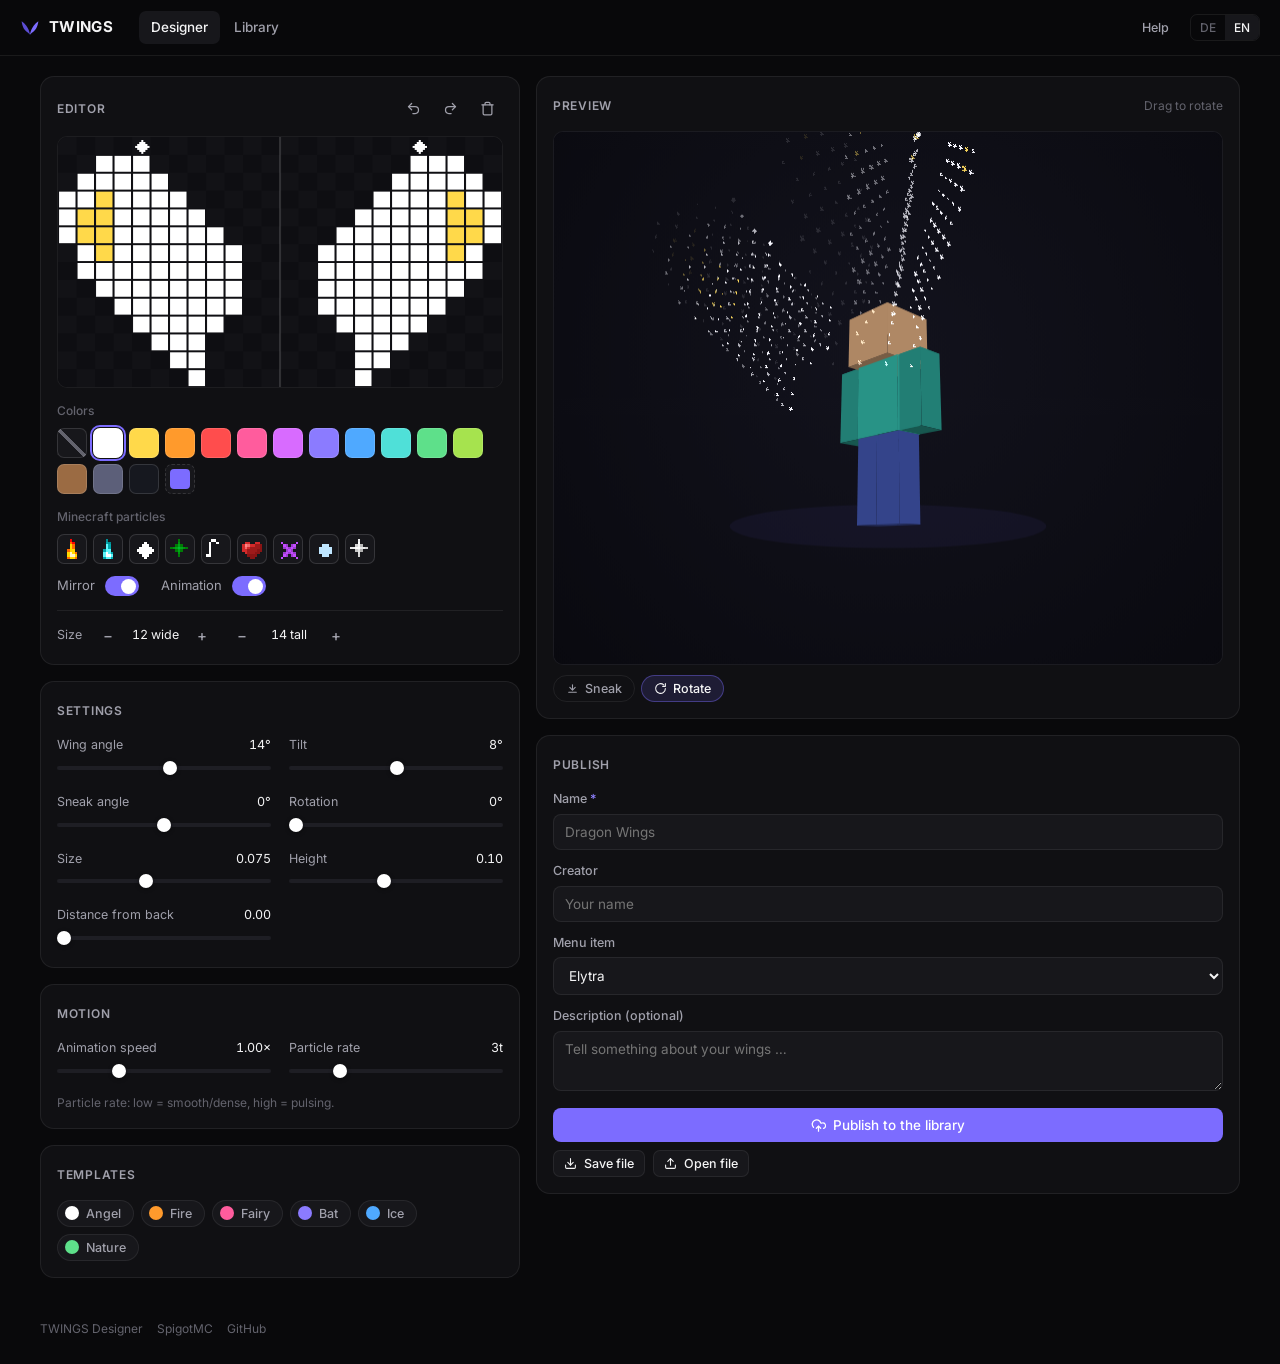
==== commit 7d9f8c41: "Designer: true particle sizes, speed controls, bigger grid, anti-spam - Preview shows each particle " ====
--- a/designer/index.html
+++ b/designer/index.html
@@ -70,15 +70,33 @@
           <button class="switch" id="animSwitch" role="switch" aria-checked="true"></button>
         </div>
       </div>
+
+      <div class="size-controls">
+        <span class="size-label" data-i18n="canvasSize">Größe</span>
+        <div class="stepper">
+          <button class="btn btn-ghost btn-icon" data-size="w" data-d="-1" title="−">−</button>
+          <span class="stepper-val"><span id="gridWVal"></span> <span data-i18n="wide">breit</span></span>
+          <button class="btn btn-ghost btn-icon" data-size="w" data-d="1" title="+">+</button>
+        </div>
+        <div class="stepper">
+          <button class="btn btn-ghost btn-icon" data-size="h" data-d="-1" title="−">−</button>
+          <span class="stepper-val"><span id="gridHVal"></span> <span data-i18n="tall">hoch</span></span>
+          <button class="btn btn-ghost btn-icon" data-size="h" data-d="1" title="+">+</button>
+        </div>
+      </div>
     </section>
 
     <section class="panel">
       <div class="panel-head"><h2 class="panel-title" data-i18n="settings">Einstellungen</h2></div>
       <div class="sliders">
         <div class="slider"><label><span data-i18n="sAngle">Flügel-Winkel</span><output id="degVal"></output></label>
-          <input type="range" id="deg" min="0" max="80" step="1"></div>
+          <input type="range" id="deg" min="-60" max="80" step="1"></div>
         <div class="slider"><label><span data-i18n="sTilt">Neigung</span><output id="tiltVal"></output></label>
           <input type="range" id="tilt" min="-45" max="60" step="1"></div>
+        <div class="slider"><label><span data-i18n="sSneak">Schleich-Winkel</span><output id="sneakAddVal"></output></label>
+          <input type="range" id="sneakAdd" min="-45" max="45" step="1"></div>
+        <div class="slider"><label><span data-i18n="sRotation">Rotation</span><output id="rotationVal"></output></label>
+          <input type="range" id="rotation" min="0" max="90" step="1"></div>
         <div class="slider"><label><span data-i18n="sSpacing">Größe</span><output id="spacingVal"></output></label>
           <input type="range" id="spacing" min="0.03" max="0.14" step="0.005"></div>
         <div class="slider"><label><span data-i18n="sUp">Höhe</span><output id="moveupVal"></output></label>
@@ -86,6 +104,17 @@
         <div class="slider"><label><span data-i18n="sBack">Abstand zum Rücken</span><output id="movebackVal"></output></label>
           <input type="range" id="moveback" min="0" max="1.5" step="0.05"></div>
       </div>
+    </section>
+
+    <section class="panel">
+      <div class="panel-head"><h2 class="panel-title" data-i18n="motion">Bewegung</h2></div>
+      <div class="sliders">
+        <div class="slider"><label><span data-i18n="sAnimSpeed">Animations-Tempo</span><output id="animSpeedVal"></output></label>
+          <input type="range" id="animSpeed" min="0.25" max="3" step="0.05"></div>
+        <div class="slider"><label><span data-i18n="sRespawn">Partikel-Rate</span><output id="respawnRateVal"></output></label>
+          <input type="range" id="respawnRate" min="1" max="10" step="1"></div>
+      </div>
+      <p class="hint" data-i18n="respawnHint" style="margin:10px 0 0;font-size:12px;color:var(--text-3)">Partikel-Rate: niedrig = flüssig/dicht, hoch = pulsierend.</p>
     </section>
 
     <section class="panel">
@@ -120,6 +149,8 @@
         <input type="text" id="wingName" maxlength="40" data-i18n-ph="namePh" placeholder="Drachenflügel"></div>
       <div class="field"><span data-i18n="creatorLabel">Ersteller</span>
         <input type="text" id="creatorName" maxlength="30" data-i18n-ph="creatorPh" placeholder="Dein Name"></div>
+      <div class="field"><span data-i18n="materialLabel">Menü-Item</span>
+        <select id="wingMaterial"></select></div>
       <div class="field"><span data-i18n="descLabel">Beschreibung (optional)</span>
         <textarea id="wingDesc" maxlength="300" rows="2" data-i18n-ph="descPh" placeholder="Erzähl etwas über deine Flügel …"></textarea></div>
       <div class="actions">
@@ -193,12 +224,16 @@
     editor: "Editor", colors: "Farben", particles: "Minecraft-Partikel",
     mirror: "Spiegeln", anim: "Animation", settings: "Einstellungen",
     sAngle: "Flügel-Winkel", sTilt: "Neigung", sSpacing: "Größe", sUp: "Höhe", sBack: "Abstand zum Rücken",
+    sSneak: "Schleich-Winkel", sRotation: "Rotation",
+    motion: "Bewegung", sAnimSpeed: "Animations-Tempo", sRespawn: "Partikel-Rate",
+    respawnHint: "Partikel-Rate: niedrig = flüssig/dicht, hoch = pulsierend.",
+    canvasSize: "Größe", wide: "breit", tall: "hoch", materialLabel: "Menü-Item",
     templates: "Vorlagen", preview: "Vorschau", dragHint: "Ziehen zum Drehen",
     sneak: "Schleichen", spin: "Drehen",
     publish: "Veröffentlichen", nameLabel: "Name", creatorLabel: "Ersteller",
     descLabel: "Beschreibung (optional)",
     namePh: "Drachenflügel", creatorPh: "Dein Name", descPh: "Erzähl etwas über deine Flügel …",
-    publishBtn: "In der Bibliothek veröffentlichen", publishing: "Wird veröffentlicht …",
+    publishBtn: "In der Bibliothek veröffentlichen", publishing: "Wird veröffentlicht …", published: "Veröffentlicht ✓",
     export: "Datei speichern", import: "Datei öffnen",
     helpTitle: "So funktioniert’s",
     help1: "Wähle eine Farbe oder einen Minecraft-Partikel und male dein Muster. Mit „Spiegeln“ bleiben beide Flügel symmetrisch.",
@@ -222,12 +257,16 @@
     editor: "Editor", colors: "Colors", particles: "Minecraft particles",
     mirror: "Mirror", anim: "Animation", settings: "Settings",
     sAngle: "Wing angle", sTilt: "Tilt", sSpacing: "Size", sUp: "Height", sBack: "Distance from back",
+    sSneak: "Sneak angle", sRotation: "Rotation",
+    motion: "Motion", sAnimSpeed: "Animation speed", sRespawn: "Particle rate",
+    respawnHint: "Particle rate: low = smooth/dense, high = pulsing.",
+    canvasSize: "Size", wide: "wide", tall: "tall", materialLabel: "Menu item",
     templates: "Templates", preview: "Preview", dragHint: "Drag to rotate",
     sneak: "Sneak", spin: "Rotate",
     publish: "Publish", nameLabel: "Name", creatorLabel: "Creator",
     descLabel: "Description (optional)",
     namePh: "Dragon Wings", creatorPh: "Your name", descPh: "Tell something about your wings …",
-    publishBtn: "Publish to the library", publishing: "Publishing …",
+    publishBtn: "Publish to the library", publishing: "Publishing …", published: "Published ✓",
     export: "Save file", import: "Open file",
     helpTitle: "How it works",
     help1: "Pick a color or a Minecraft particle and paint your pattern. “Mirror” keeps both wings symmetric.",
@@ -260,8 +299,12 @@
   mirror: true, animated: true,
   deg: 10, tilt: 10, spacing: 0.07, moveup: 0, moveback: 0,
   sneakAdd: 0, rotation: 0, geometryCols: null,
+  animSpeed: 1, respawnRate: 3, material: "ELYTRA",
   name: "", creator: "",
 };
+const MATERIALS = ["ELYTRA", "FEATHER", "MAP", "COOKIE", "NETHER_STAR", "FIRE_CHARGE",
+  "BLAZE_POWDER", "GHAST_TEAR", "PHANTOM_MEMBRANE", "DRAGON_BREATH", "AMETHYST_SHARD",
+  "GLOW_INK_SAC", "PAPER", "BONE", "ENDER_PEARL", "PRISMARINE_CRYSTALS"];
 let brush = { t: "c", hex: "#ffffff" };
 let undoStack = [], redoStack = [];
 let sneaking = false, autoSpin = true;
@@ -270,7 +313,7 @@
 function setCell(c, r, v) { if (c >= 0 && c < state.w && r >= 0 && r < state.h) state.cells[r * state.w + c] = v; }
 // Snapshot the full editable state (not just cells) so undo restores the mirror
 // flag and settings that width-changing operations like the mirror toggle mutate.
-const SNAPSHOT_KEYS = ["w", "h", "mirror", "animated", "deg", "tilt", "spacing", "moveup", "moveback", "sneakAdd", "rotation", "geometryCols"];
+const SNAPSHOT_KEYS = ["w", "h", "mirror", "animated", "deg", "tilt", "spacing", "moveup", "moveback", "sneakAdd", "rotation", "geometryCols", "animSpeed", "respawnRate", "material"];
 function snapshot() {
   const s = { cells: state.cells };
   for (const k of SNAPSHOT_KEYS) s[k] = state[k];
@@ -286,9 +329,13 @@
   const s = JSON.parse(snap);
   state.cells = s.cells;
   for (const k of SNAPSHOT_KEYS) if (k in s) state[k] = s[k];
+  if (typeof resetPuffs === "function") resetPuffs();
   syncControls(); drawGrid(); persist();
 }
-function persist() { store.set("twings.design", JSON.stringify(state)); }
+function persist() {
+  store.set("twings.design", JSON.stringify(state));
+  if (typeof markDirty === "function") markDirty(); // re-enable publish after any edit
+}
 function loadPersisted() {
   try {
     const s = JSON.parse(store.get("twings.design"));
@@ -420,20 +467,43 @@
 const ptx = pv.getContext("2d");
 let cam = { yaw: 0.5, pitch: 0.28, dist: 4.6 };
 let flap = { v: 0, plus: true };
-let rot = { counter: 0, step: Math.floor(Math.random() * 20) };
+let rot = { step: Math.random() * 20 };
 const COS45 = 0.7071067811865476;
 const ROTATION_SPEED = 0.2;
 
+// In-game particles persist for a moment and fade. The preview mirrors that:
+// a "puff" of particle positions is emitted at the wing's respawn cadence and
+// fades over its lifetime, so a slow respawn rate visibly pulses and a fast one
+// is continuous — and flapping puffs at different phases leave a motion trail.
+let puffs = [];
+let previewNowMs = 0;
+let respawnCounter = 0;
+const PUFF_LIFE_MS = 560;
+const MAX_PUFFS = 5;
+
 function stepAnimationTick() {
+  // advance flap/rotation by the wing's animation speed, matching the plugin
+  const speed = state.animSpeed || 1;
   if (state.mirror) {
-    if (flap.v <= 30 && flap.plus) flap.v += 2; else flap.plus = false;
-    if (flap.v > 0 && !flap.plus) flap.v -= 2; else flap.plus = true;
+    const d = 2 * speed;
+    if (flap.plus) { flap.v += d; if (flap.v >= 32) { flap.v = 32; flap.plus = false; } }
+    else { flap.v -= d; if (flap.v <= 0) { flap.v = 0; flap.plus = true; } }
   } else {
-    rot.counter++;
-    if (rot.step >= 300) { rot.step = 0; rot.counter = 0; }
-    if (rot.counter % 5 === 0) rot.step++;
-  }
-}
+    rot.step += speed / 5;
+    if (rot.step >= 300) rot.step -= 300;
+  }
+  // emit a new puff every `respawnRate` ticks
+  if (++respawnCounter >= Math.max(1, Math.round(state.respawnRate || 3))) {
+    respawnCounter = 0;
+    const parts = computeParticles();
+    puffs.push({ parts, born: previewNowMs });
+    // cap overlapping puffs so huge/dense wings keep a bounded particle budget
+    const cap = Math.max(2, Math.min(MAX_PUFFS, Math.floor(3500 / Math.max(1, parts.length))));
+    while (puffs.length > cap) puffs.shift();
+  }
+  puffs = puffs.filter(pf => previewNowMs - pf.born < PUFF_LIFE_MS);
+}
+function resetPuffs() { puffs = []; respawnCounter = 0; }
 
 function computeParticles() {
   const out = [];
@@ -542,9 +612,14 @@
       drawables.push({ z: pts.reduce((a, p) => a + p.z, 0) / 4, kind: "face", pts, face });
     }
   }
-  for (const p of computeParticles()) {
-    const pr = project(p, W, H);
-    if (pr) drawables.push({ z: pr.z, kind: "sprite", pr, p });
+  // draw particles from every live puff, faded by age (older = fainter)
+  for (const puff of puffs) {
+    const alpha = Math.max(0, 1 - (previewNowMs - puff.born) / PUFF_LIFE_MS);
+    if (alpha <= 0.01) continue;
+    for (const p of puff.parts) {
+      const pr = project(p, W, H);
+      if (pr) drawables.push({ z: pr.z, kind: "sprite", pr, p, alpha });
+    }
   }
   drawables.sort((a, b) => b.z - a.z);
 
@@ -564,9 +639,12 @@
       const sprite = Textures.forCell(d.p.cell);
       if (!sprite) continue;
       const tw = 0.8 + 0.2 * Math.sin(frameTick * 0.3 + d.p.x * 13.7 + d.p.y * 7.1);
-      const size = Math.max(3, d.pr.f * 0.055) * tw * (d.p.cell.t === "s" ? 1.35 : 1);
+      // per-particle true in-game size (hearts are large, dust is small)
+      const size = Math.max(3, d.pr.f * 0.055) * tw * cellScale(d.p.cell);
       ptx.globalCompositeOperation = "lighter";
+      ptx.globalAlpha = d.alpha;
       ptx.drawImage(sprite, d.pr.sx - size / 2, d.pr.sy - size / 2, size, size);
+      ptx.globalAlpha = 1;
       ptx.globalCompositeOperation = "source-over";
     }
   }
@@ -585,7 +663,12 @@
 
 let lastAnim = 0;
 function loop(ts) {
-  if (ts - lastAnim >= 50) { stepAnimationTick(); lastAnim = ts; }
+  previewNowMs = ts;
+  if (!lastAnim) lastAnim = ts;
+  // fixed 50ms (20 Hz) animation steps, catching up after a lag but capped
+  let steps = 0;
+  while (ts - lastAnim >= 50 && steps < 4) { stepAnimationTick(); lastAnim += 50; steps++; }
+  if (ts - lastAnim >= 50) lastAnim = ts; // fell too far behind; resync
   if (autoSpin && !dragging) cam.yaw += 0.004;
   frameTick++;
   renderPreview();
@@ -608,9 +691,13 @@
     state.deg = data.meta.deg; state.tilt = data.meta.tilt;
     state.sneakAdd = data.meta.sneakAdd || 0; state.rotation = data.meta.rotation || 0;
     state.spacing = data.meta.spacing; state.moveup = data.meta.moveup; state.moveback = data.meta.moveback;
+    state.animSpeed = data.meta.animSpeed || 1; state.respawnRate = data.meta.respawnRate || 3;
+    state.material = data.meta.material || "ELYTRA";
     if (data.meta.name) state.name = data.meta.name;
     if (data.meta.creator) state.creator = data.meta.creator;
   }
+  resetPuffs();
+  buildMaterialSelect();
   syncControls(); drawGrid(); persist();
 }
 function importWingYamlText(text) {
@@ -683,6 +770,8 @@
   state.deg = tpl.deg; state.tilt = tpl.tilt; state.spacing = tpl.spacing;
   state.moveup = tpl.moveup; state.moveback = 0;
   state.sneakAdd = 0; state.rotation = 0;
+  state.animSpeed = 1; state.respawnRate = 3; state.material = "ELYTRA";
+  resetPuffs();
   syncControls(); drawGrid(); persist();
 }
 function buildTemplates() {
@@ -702,7 +791,26 @@
 }
 
 /* ---------------- publish ---------------- */
+// Once a design is published, the button stays disabled until the design
+// changes again — so repeated clicks can't flood the library with duplicates.
+// The server also dedupes identical content per client as a second line.
+let publishClean = false;
+function markPublished() {
+  publishClean = true;
+  const btn = document.getElementById("publishBtn");
+  btn.disabled = true;
+  btn.querySelector("span").textContent = t("published");
+}
+function markDirty() {
+  if (!publishClean) return;
+  publishClean = false;
+  const btn = document.getElementById("publishBtn");
+  btn.disabled = false;
+  btn.querySelector("span").textContent = t("publishBtn");
+}
+
 async function publish() {
+  if (publishClean) return;
   state.name = document.getElementById("wingName").value.trim();
   state.creator = document.getElementById("creatorName").value.trim();
   const description = document.getElementById("wingDesc").value.trim();
@@ -711,6 +819,7 @@
   const btn = document.getElementById("publishBtn");
   btn.disabled = true;
   btn.querySelector("span").textContent = t("publishing");
+  let ok = false;
   try {
     const res = await api.publish({
       name: state.name,
@@ -719,6 +828,7 @@
       yaml: yamlFromState(state),
     });
     if (res && res.ok) {
+      ok = true;
       document.getElementById("cmdText").textContent = installCommand(res.id);
       document.getElementById("publishDialog").showModal();
     } else if (res && res.error === "rate_limited") {
@@ -729,31 +839,88 @@
   } catch (e) {
     toast(t("publishFailed"), "err");
   } finally {
-    btn.disabled = false;
-    btn.querySelector("span").textContent = t("publishBtn");
+    if (ok) {
+      markPublished();
+    } else {
+      btn.disabled = false;
+      btn.querySelector("span").textContent = t("publishBtn");
+    }
   }
 }
 
 /* ---------------- controls ---------------- */
 function syncControls() {
   for (const [id, key, fmt] of [["deg", "deg", v => v + "°"], ["tilt", "tilt", v => v + "°"],
-      ["spacing", "spacing", v => v.toFixed(3)], ["moveup", "moveup", v => v.toFixed(2)], ["moveback", "moveback", v => v.toFixed(2)]]) {
+      ["sneakAdd", "sneakAdd", v => v + "°"], ["rotation", "rotation", v => v + "°"],
+      ["spacing", "spacing", v => v.toFixed(3)], ["moveup", "moveup", v => v.toFixed(2)],
+      ["moveback", "moveback", v => v.toFixed(2)],
+      ["animSpeed", "animSpeed", v => v.toFixed(2) + "×"], ["respawnRate", "respawnRate", v => v + "t"]]) {
     document.getElementById(id).value = state[key];
     document.getElementById(id + "Val").textContent = fmt(state[key]);
   }
+  document.getElementById("gridWVal").textContent = state.w;
+  document.getElementById("gridHVal").textContent = state.h;
   document.getElementById("mirrorSwitch").setAttribute("aria-checked", state.mirror);
   document.getElementById("animSwitch").setAttribute("aria-checked", state.animated);
   document.getElementById("wingName").value = state.name;
   document.getElementById("creatorName").value = state.creator;
+  document.getElementById("wingMaterial").value = state.material;
+}
+
+/** Resizes the grid, preserving overlapping cells (top-left anchored). */
+function resizeGrid(newW, newH) {
+  newW = Math.max(1, Math.min(40, newW));
+  newH = Math.max(1, Math.min(48, newH));
+  if (newW === state.w && newH === state.h) return;
+  pushUndo();
+  const cells = new Array(newW * newH).fill(null);
+  for (let r = 0; r < Math.min(newH, state.h); r++) {
+    for (let c = 0; c < Math.min(newW, state.w); c++) {
+      cells[r * newW + c] = cellAt(c, r);
+    }
+  }
+  state.w = newW; state.h = newH; state.cells = cells;
+  resetPuffs();
+  syncControls(); drawGrid(); persist();
+}
+
+function buildMaterialSelect() {
+  const sel = document.getElementById("wingMaterial");
+  sel.innerHTML = "";
+  for (const m of MATERIALS) {
+    const o = document.createElement("option");
+    o.value = m;
+    o.textContent = m.replace(/_/g, " ").toLowerCase().replace(/\b\w/g, ch => ch.toUpperCase());
+    sel.appendChild(o);
+  }
+  // include a custom material the file may carry that isn't in the list
+  if (state.material && !MATERIALS.includes(state.material)) {
+    const o = document.createElement("option");
+    o.value = state.material; o.textContent = state.material;
+    sel.appendChild(o);
+  }
+  sel.value = state.material;
 }
 
 function wire() {
-  for (const [id, key] of [["deg", "deg"], ["tilt", "tilt"], ["spacing", "spacing"], ["moveup", "moveup"], ["moveback", "moveback"]]) {
+  for (const [id, key] of [["deg", "deg"], ["tilt", "tilt"], ["sneakAdd", "sneakAdd"],
+      ["rotation", "rotation"], ["spacing", "spacing"], ["moveup", "moveup"], ["moveback", "moveback"],
+      ["animSpeed", "animSpeed"], ["respawnRate", "respawnRate"]]) {
     document.getElementById(id).addEventListener("input", ev => {
       state[key] = parseFloat(ev.target.value);
       syncControls(); persist();
     });
   }
+  document.querySelectorAll(".size-controls [data-size]").forEach(btn => {
+    btn.addEventListener("click", () => {
+      const d = parseInt(btn.dataset.d);
+      if (btn.dataset.size === "w") resizeGrid(state.w + d, state.h);
+      else resizeGrid(state.w, state.h + d);
+    });
+  });
+  document.getElementById("wingMaterial").addEventListener("change", ev => {
+    state.material = ev.target.value; persist();
+  });
   document.getElementById("mirrorSwitch").onclick = () => {
     pushUndo();
     state.mirror = !state.mirror;
@@ -773,10 +940,11 @@
       }
       state.w = w2; state.cells = cells;
     }
+    resetPuffs();
     syncControls(); drawGrid(); persist();
   };
   document.getElementById("animSwitch").onclick = () => {
-    state.animated = !state.animated; syncControls(); persist();
+    state.animated = !state.animated; resetPuffs(); syncControls(); persist();
   };
   document.getElementById("undoBtn").onclick = () => {
     if (!undoStack.length) return;
@@ -797,6 +965,7 @@
   document.getElementById("clearBtn").onclick = () => {
     pushUndo();
     state.cells = new Array(state.w * state.h).fill(null);
+    resetPuffs();
     drawGrid(); persist(); toast(t("cleared"));
   };
   document.getElementById("sneakBtn").onclick = ev => {
@@ -807,6 +976,7 @@
   };
   document.getElementById("wingName").addEventListener("input", ev => { state.name = ev.target.value; persist(); });
   document.getElementById("creatorName").addEventListener("input", ev => { state.creator = ev.target.value; persist(); });
+  document.getElementById("wingDesc").addEventListener("input", markDirty);
   document.getElementById("publishBtn").onclick = publish;
   document.getElementById("exportBtn").onclick = () => {
     state.name = document.getElementById("wingName").value.trim();
@@ -848,6 +1018,7 @@
   initNav();
   applyLang();
   buildPalettes();
+  buildMaterialSelect();
   buildTemplates();
   wire();
   syncControls();
--- a/designer/assets/style.css
+++ b/designer/assets/style.css
@@ -160,6 +160,16 @@
 input.swatch-custom::-webkit-color-swatch { border: none; border-radius: 4px; margin: 4px; }
 input.swatch-custom::-webkit-color-swatch-wrapper { padding: 0; }
 
+/* ---------------- canvas size steppers ---------------- */
+.size-controls {
+  display: flex; align-items: center; gap: 12px; flex-wrap: wrap;
+  margin-top: 14px; padding-top: 12px; border-top: 1px solid var(--border);
+}
+.size-label { font-size: 12.5px; color: var(--text-2); }
+.stepper { display: flex; align-items: center; gap: 4px; }
+.stepper .btn-icon { padding: 4px 8px; font-size: 15px; line-height: 1; min-width: 28px; }
+.stepper-val { font-size: 12.5px; color: var(--text); min-width: 58px; text-align: center; font-variant-numeric: tabular-nums; }
+
 /* ---------------- switches ---------------- */
 .switch-row { display: flex; align-items: center; gap: 10px; padding: 4px 0; }
 .switch-row .label { font-size: 13.5px; color: var(--text); flex: 1; }
